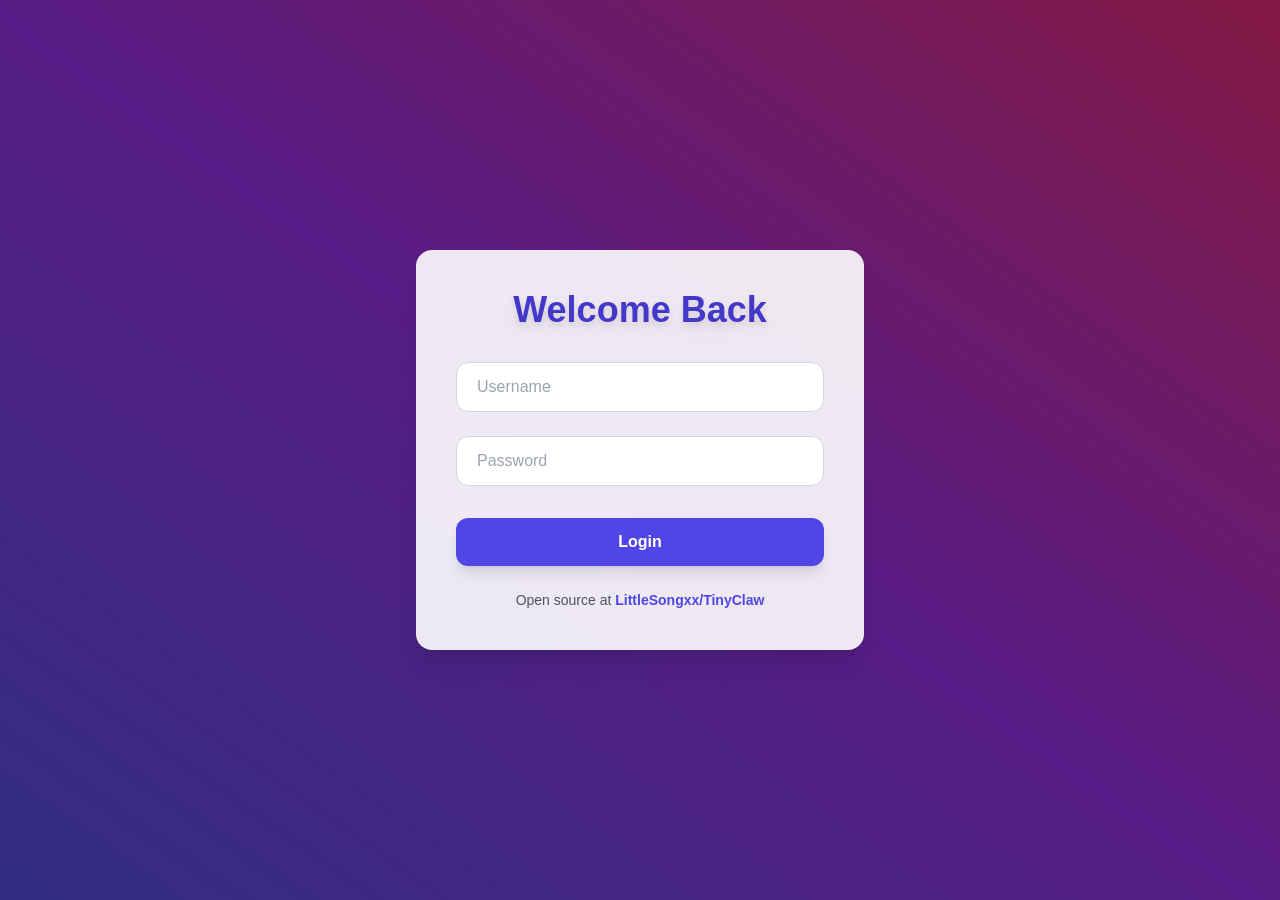
==== admin/adminui/index.html @ ad88ef94 "Initial TinyClaw import" ====
<!doctype html>
<html lang="en">
  <head>
    <meta charset="UTF-8" />
    <link rel="icon" type="image/svg+xml" href="./logo.png" />
    <meta name="viewport" content="width=device-width, initial-scale=1.0" />
    <title>TinyClaw</title>
    <script type="module" crossorigin src="./assets/index-CGCSdEG3.js"></script>
    <link rel="stylesheet" crossorigin href="./assets/index-CPVHZgpi.css">
  </head>
  <body>
    <div id="root"></div>
  </body>
</html>
---- admin/adminui/assets/index-CPVHZgpi.css ----
*,:before,:after{--tw-border-spacing-x: 0;--tw-border-spacing-y: 0;--tw-translate-x: 0;--tw-translate-y: 0;--tw-rotate: 0;--tw-skew-x: 0;--tw-skew-y: 0;--tw-scale-x: 1;--tw-scale-y: 1;--tw-pan-x: ;--tw-pan-y: ;--tw-pinch-zoom: ;--tw-scroll-snap-strictness: proximity;--tw-gradient-from-position: ;--tw-gradient-via-position: ;--tw-gradient-to-position: ;--tw-ordinal: ;--tw-slashed-zero: ;--tw-numeric-figure: ;--tw-numeric-spacing: ;--tw-numeric-fraction: ;--tw-ring-inset: ;--tw-ring-offset-width: 0px;--tw-ring-offset-color: #fff;--tw-ring-color: rgb(59 130 246 / .5);--tw-ring-offset-shadow: 0 0 #0000;--tw-ring-shadow: 0 0 #0000;--tw-shadow: 0 0 #0000;--tw-shadow-colored: 0 0 #0000;--tw-blur: ;--tw-brightness: ;--tw-contrast: ;--tw-grayscale: ;--tw-hue-rotate: ;--tw-invert: ;--tw-saturate: ;--tw-sepia: ;--tw-drop-shadow: ;--tw-backdrop-blur: ;--tw-backdrop-brightness: ;--tw-backdrop-contrast: ;--tw-backdrop-grayscale: ;--tw-backdrop-hue-rotate: ;--tw-backdrop-invert: ;--tw-backdrop-opacity: ;--tw-backdrop-saturate: ;--tw-backdrop-sepia: ;--tw-contain-size: ;--tw-contain-layout: ;--tw-contain-paint: ;--tw-contain-style: }::backdrop{--tw-border-spacing-x: 0;--tw-border-spacing-y: 0;--tw-translate-x: 0;--tw-translate-y: 0;--tw-rotate: 0;--tw-skew-x: 0;--tw-skew-y: 0;--tw-scale-x: 1;--tw-scale-y: 1;--tw-pan-x: ;--tw-pan-y: ;--tw-pinch-zoom: ;--tw-scroll-snap-strictness: proximity;--tw-gradient-from-position: ;--tw-gradient-via-position: ;--tw-gradient-to-position: ;--tw-ordinal: ;--tw-slashed-zero: ;--tw-numeric-figure: ;--tw-numeric-spacing: ;--tw-numeric-fraction: ;--tw-ring-inset: ;--tw-ring-offset-width: 0px;--tw-ring-offset-color: #fff;--tw-ring-color: rgb(59 130 246 / .5);--tw-ring-offset-shadow: 0 0 #0000;--tw-ring-shadow: 0 0 #0000;--tw-shadow: 0 0 #0000;--tw-shadow-colored: 0 0 #0000;--tw-blur: ;--tw-brightness: ;--tw-contrast: ;--tw-grayscale: ;--tw-hue-rotate: ;--tw-invert: ;--tw-saturate: ;--tw-sepia: ;--tw-drop-shadow: ;--tw-backdrop-blur: ;--tw-backdrop-brightness: ;--tw-backdrop-contrast: ;--tw-backdrop-grayscale: ;--tw-backdrop-hue-rotate: ;--tw-backdrop-invert: ;--tw-backdrop-opacity: ;--tw-backdrop-saturate: ;--tw-backdrop-sepia: ;--tw-contain-size: ;--tw-contain-layout: ;--tw-contain-paint: ;--tw-contain-style: }*,:before,:after{box-sizing:border-box;border-width:0;border-style:solid;border-color:#e5e7eb}:before,:after{--tw-content: ""}html,:host{line-height:1.5;-webkit-text-size-adjust:100%;-moz-tab-size:4;-o-tab-size:4;tab-size:4;font-family:ui-sans-serif,system-ui,sans-serif,"Apple Color Emoji","Segoe UI Emoji",Segoe UI Symbol,"Noto Color Emoji";font-feature-settings:normal;font-variation-settings:normal;-webkit-tap-highlight-color:transparent}body{margin:0;line-height:inherit}hr{height:0;color:inherit;border-top-width:1px}abbr:where([title]){-webkit-text-decoration:underline dotted;text-decoration:underline dotted}h1,h2,h3,h4,h5,h6{font-size:inherit;font-weight:inherit}a{color:inherit;text-decoration:inherit}b,strong{font-weight:bolder}code,kbd,samp,pre{font-family:ui-monospace,SFMono-Regular,Menlo,Monaco,Consolas,Liberation Mono,Courier New,monospace;font-feature-settings:normal;font-variation-settings:normal;font-size:1em}small{font-size:80%}sub,sup{font-size:75%;line-height:0;position:relative;vertical-align:baseline}sub{bottom:-.25em}sup{top:-.5em}table{text-indent:0;border-color:inherit;border-collapse:collapse}button,input,optgroup,select,textarea{font-family:inherit;font-feature-settings:inherit;font-variation-settings:inherit;font-size:100%;font-weight:inherit;line-height:inherit;letter-spacing:inherit;color:inherit;margin:0;padding:0}button,select{text-transform:none}button,input:where([type=button]),input:where([type=reset]),input:where([type=submit]){-webkit-appearance:button;background-color:transparent;background-image:none}:-moz-focusring{outline:auto}:-moz-ui-invalid{box-shadow:none}progress{vertical-align:baseline}::-webkit-inner-spin-button,::-webkit-outer-spin-button{height:auto}[type=search]{-webkit-appearance:textfield;outline-offset:-2px}::-webkit-search-decoration{-webkit-appearance:none}::-webkit-file-upload-button{-webkit-appearance:button;font:inherit}summary{display:list-item}blockquote,dl,dd,h1,h2,h3,h4,h5,h6,hr,figure,p,pre{margin:0}fieldset{margin:0;padding:0}legend{padding:0}ol,ul,menu{list-style:none;margin:0;padding:0}dialog{padding:0}textarea{resize:vertical}input::-moz-placeholder,textarea::-moz-placeholder{opacity:1;color:#9ca3af}input::placeholder,textarea::placeholder{opacity:1;color:#9ca3af}button,[role=button]{cursor:pointer}:disabled{cursor:default}img,svg,video,canvas,audio,iframe,embed,object{display:block;vertical-align:middle}img,video{max-width:100%;height:auto}[hidden]:where(:not([hidden=until-found])){display:none}.\!container{width:100%!important}.container{width:100%}@media (min-width: 640px){.\!container{max-width:640px!important}.container{max-width:640px}}@media (min-width: 768px){.\!container{max-width:768px!important}.container{max-width:768px}}@media (min-width: 1024px){.\!container{max-width:1024px!important}.container{max-width:1024px}}@media (min-width: 1280px){.\!container{max-width:1280px!important}.container{max-width:1280px}}@media (min-width: 1536px){.\!container{max-width:1536px!important}.container{max-width:1536px}}.pointer-events-none{pointer-events:none}.\!visible{visibility:visible!important}.visible{visibility:visible}.fixed{position:fixed}.absolute{position:absolute}.relative{position:relative}.inset-0{inset:0}.bottom-0{bottom:0}.left-1\/2{left:50%}.left-16{left:4rem}.left-4{left:1rem}.right-0{right:0}.right-4{right:1rem}.z-10{z-index:10}.z-50{z-index:50}.z-\[1000\]{z-index:1000}.z-\[999\]{z-index:999}.mx-4{margin-left:1rem;margin-right:1rem}.mx-auto{margin-left:auto;margin-right:auto}.mb-1{margin-bottom:.25rem}.mb-10{margin-bottom:2.5rem}.mb-2{margin-bottom:.5rem}.mb-3{margin-bottom:.75rem}.mb-4{margin-bottom:1rem}.mb-6{margin-bottom:1.5rem}.mb-8{margin-bottom:2rem}.ml-2{margin-left:.5rem}.ml-auto{margin-left:auto}.mr-2{margin-right:.5rem}.mr-4{margin-right:1rem}.mr-auto{margin-right:auto}.mt-1{margin-top:.25rem}.mt-2{margin-top:.5rem}.mt-6{margin-top:1.5rem}.block{display:block}.flex{display:flex}.table{display:table}.grid{display:grid}.hidden{display:none}.h-24{height:6rem}.h-3{height:.75rem}.h-4{height:1rem}.h-6{height:1.5rem}.h-8{height:2rem}.h-\[70vh\]{height:70vh}.h-full{height:100%}.h-screen{height:100vh}.max-h-0{max-height:0px}.max-h-40{max-height:10rem}.max-h-48{max-height:12rem}.max-h-\[100px\]{max-height:100px}.max-h-\[50px\]{max-height:50px}.max-h-\[70vh\]{max-height:70vh}.max-h-\[80vh\]{max-height:80vh}.min-h-screen{min-height:100vh}.w-20{width:5rem}.w-28{width:7rem}.w-3{width:.75rem}.w-36{width:9rem}.w-4{width:1rem}.w-48{width:12rem}.w-6{width:1.5rem}.w-60{width:15rem}.w-8{width:2rem}.w-full{width:100%}.min-w-\[200px\]{min-width:200px}.min-w-\[240px\]{min-width:240px}.min-w-\[90px\]{min-width:90px}.min-w-full{min-width:100%}.max-w-4xl{max-width:56rem}.max-w-\[100px\]{max-width:100px}.max-w-\[300px\]{max-width:300px}.max-w-\[400px\]{max-width:400px}.max-w-\[50\%\]{max-width:50%}.max-w-\[50px\]{max-width:50px}.max-w-full{max-width:100%}.max-w-md{max-width:28rem}.max-w-none{max-width:none}.max-w-sm{max-width:24rem}.max-w-xl{max-width:36rem}.flex-1{flex:1 1 0%}.-translate-x-1\/2{--tw-translate-x: -50%;transform:translate(var(--tw-translate-x),var(--tw-translate-y)) rotate(var(--tw-rotate)) skew(var(--tw-skew-x)) skewY(var(--tw-skew-y)) scaleX(var(--tw-scale-x)) scaleY(var(--tw-scale-y))}.-translate-y-1\/2{--tw-translate-y: -50%;transform:translate(var(--tw-translate-x),var(--tw-translate-y)) rotate(var(--tw-rotate)) skew(var(--tw-skew-x)) skewY(var(--tw-skew-y)) scaleX(var(--tw-scale-x)) scaleY(var(--tw-scale-y))}.rotate-0{--tw-rotate: 0deg;transform:translate(var(--tw-translate-x),var(--tw-translate-y)) rotate(var(--tw-rotate)) skew(var(--tw-skew-x)) skewY(var(--tw-skew-y)) scaleX(var(--tw-scale-x)) scaleY(var(--tw-scale-y))}.rotate-180{--tw-rotate: 180deg;transform:translate(var(--tw-translate-x),var(--tw-translate-y)) rotate(var(--tw-rotate)) skew(var(--tw-skew-x)) skewY(var(--tw-skew-y)) scaleX(var(--tw-scale-x)) scaleY(var(--tw-scale-y))}.scale-100{--tw-scale-x: 1;--tw-scale-y: 1;transform:translate(var(--tw-translate-x),var(--tw-translate-y)) rotate(var(--tw-rotate)) skew(var(--tw-skew-x)) skewY(var(--tw-skew-y)) scaleX(var(--tw-scale-x)) scaleY(var(--tw-scale-y))}.scale-95{--tw-scale-x: .95;--tw-scale-y: .95;transform:translate(var(--tw-translate-x),var(--tw-translate-y)) rotate(var(--tw-rotate)) skew(var(--tw-skew-x)) skewY(var(--tw-skew-y)) scaleX(var(--tw-scale-x)) scaleY(var(--tw-scale-y))}.transform{transform:translate(var(--tw-translate-x),var(--tw-translate-y)) rotate(var(--tw-rotate)) skew(var(--tw-skew-x)) skewY(var(--tw-skew-y)) scaleX(var(--tw-scale-x)) scaleY(var(--tw-scale-y))}@keyframes pulse{50%{opacity:.5}}.animate-pulse{animation:pulse 2s cubic-bezier(.4,0,.6,1) infinite}@keyframes spin{to{transform:rotate(360deg)}}.animate-spin{animation:spin 1s linear infinite}.cursor-not-allowed{cursor:not-allowed}.cursor-pointer{cursor:pointer}.select-none{-webkit-user-select:none;-moz-user-select:none;user-select:none}.resize-none{resize:none}.grid-cols-1{grid-template-columns:repeat(1,minmax(0,1fr))}.flex-col{flex-direction:column}.flex-wrap{flex-wrap:wrap}.items-start{align-items:flex-start}.items-end{align-items:flex-end}.items-center{align-items:center}.justify-end{justify-content:flex-end}.justify-center{justify-content:center}.justify-between{justify-content:space-between}.gap-2{gap:.5rem}.gap-3{gap:.75rem}.gap-6{gap:1.5rem}.space-x-1>:not([hidden])~:not([hidden]){--tw-space-x-reverse: 0;margin-right:calc(.25rem * var(--tw-space-x-reverse));margin-left:calc(.25rem * calc(1 - var(--tw-space-x-reverse)))}.space-x-2>:not([hidden])~:not([hidden]){--tw-space-x-reverse: 0;margin-right:calc(.5rem * var(--tw-space-x-reverse));margin-left:calc(.5rem * calc(1 - var(--tw-space-x-reverse)))}.space-x-3>:not([hidden])~:not([hidden]){--tw-space-x-reverse: 0;margin-right:calc(.75rem * var(--tw-space-x-reverse));margin-left:calc(.75rem * calc(1 - var(--tw-space-x-reverse)))}.space-x-4>:not([hidden])~:not([hidden]){--tw-space-x-reverse: 0;margin-right:calc(1rem * var(--tw-space-x-reverse));margin-left:calc(1rem * calc(1 - var(--tw-space-x-reverse)))}.space-x-6>:not([hidden])~:not([hidden]){--tw-space-x-reverse: 0;margin-right:calc(1.5rem * var(--tw-space-x-reverse));margin-left:calc(1.5rem * calc(1 - var(--tw-space-x-reverse)))}.space-y-2>:not([hidden])~:not([hidden]){--tw-space-y-reverse: 0;margin-top:calc(.5rem * calc(1 - var(--tw-space-y-reverse)));margin-bottom:calc(.5rem * var(--tw-space-y-reverse))}.space-y-3>:not([hidden])~:not([hidden]){--tw-space-y-reverse: 0;margin-top:calc(.75rem * calc(1 - var(--tw-space-y-reverse)));margin-bottom:calc(.75rem * var(--tw-space-y-reverse))}.space-y-4>:not([hidden])~:not([hidden]){--tw-space-y-reverse: 0;margin-top:calc(1rem * calc(1 - var(--tw-space-y-reverse)));margin-bottom:calc(1rem * var(--tw-space-y-reverse))}.divide-y>:not([hidden])~:not([hidden]){--tw-divide-y-reverse: 0;border-top-width:calc(1px * calc(1 - var(--tw-divide-y-reverse)));border-bottom-width:calc(1px * var(--tw-divide-y-reverse))}.divide-gray-100>:not([hidden])~:not([hidden]){--tw-divide-opacity: 1;border-color:rgb(243 244 246 / var(--tw-divide-opacity, 1))}.divide-gray-200>:not([hidden])~:not([hidden]){--tw-divide-opacity: 1;border-color:rgb(229 231 235 / var(--tw-divide-opacity, 1))}.self-start{align-self:flex-start}.self-end{align-self:flex-end}.overflow-auto{overflow:auto}.overflow-hidden{overflow:hidden}.overflow-x-auto{overflow-x:auto}.overflow-y-auto{overflow-y:auto}.whitespace-pre-line{white-space:pre-line}.whitespace-pre-wrap{white-space:pre-wrap}.break-words{overflow-wrap:break-word}.rounded{border-radius:.25rem}.rounded-2xl{border-radius:1rem}.rounded-full{border-radius:9999px}.rounded-lg{border-radius:.5rem}.rounded-md{border-radius:.375rem}.rounded-xl{border-radius:.75rem}.border{border-width:1px}.border-2{border-width:2px}.border-b{border-bottom-width:1px}.border-b-2{border-bottom-width:2px}.border-t{border-top-width:1px}.border-blue-500{--tw-border-opacity: 1;border-color:rgb(59 130 246 / var(--tw-border-opacity, 1))}.border-blue-600{--tw-border-opacity: 1;border-color:rgb(37 99 235 / var(--tw-border-opacity, 1))}.border-gray-200{--tw-border-opacity: 1;border-color:rgb(229 231 235 / var(--tw-border-opacity, 1))}.border-gray-300{--tw-border-opacity: 1;border-color:rgb(209 213 219 / var(--tw-border-opacity, 1))}.border-gray-400{--tw-border-opacity: 1;border-color:rgb(156 163 175 / var(--tw-border-opacity, 1))}.border-gray-700{--tw-border-opacity: 1;border-color:rgb(55 65 81 / var(--tw-border-opacity, 1))}.border-indigo-500{--tw-border-opacity: 1;border-color:rgb(99 102 241 / var(--tw-border-opacity, 1))}.bg-black{--tw-bg-opacity: 1;background-color:rgb(0 0 0 / var(--tw-bg-opacity, 1))}.bg-black\/30{background-color:#0000004d}.bg-blue-100{--tw-bg-opacity: 1;background-color:rgb(219 234 254 / var(--tw-bg-opacity, 1))}.bg-blue-500{--tw-bg-opacity: 1;background-color:rgb(59 130 246 / var(--tw-bg-opacity, 1))}.bg-blue-600{--tw-bg-opacity: 1;background-color:rgb(37 99 235 / var(--tw-bg-opacity, 1))}.bg-gray-100{--tw-bg-opacity: 1;background-color:rgb(243 244 246 / var(--tw-bg-opacity, 1))}.bg-gray-200{--tw-bg-opacity: 1;background-color:rgb(229 231 235 / var(--tw-bg-opacity, 1))}.bg-gray-300{--tw-bg-opacity: 1;background-color:rgb(209 213 219 / var(--tw-bg-opacity, 1))}.bg-gray-400{--tw-bg-opacity: 1;background-color:rgb(156 163 175 / var(--tw-bg-opacity, 1))}.bg-gray-50{--tw-bg-opacity: 1;background-color:rgb(249 250 251 / var(--tw-bg-opacity, 1))}.bg-gray-900{--tw-bg-opacity: 1;background-color:rgb(17 24 39 / var(--tw-bg-opacity, 1))}.bg-green-500{--tw-bg-opacity: 1;background-color:rgb(34 197 94 / var(--tw-bg-opacity, 1))}.bg-green-600{--tw-bg-opacity: 1;background-color:rgb(22 163 74 / var(--tw-bg-opacity, 1))}.bg-indigo-600{--tw-bg-opacity: 1;background-color:rgb(79 70 229 / var(--tw-bg-opacity, 1))}.bg-red-500{--tw-bg-opacity: 1;background-color:rgb(239 68 68 / var(--tw-bg-opacity, 1))}.bg-red-600{--tw-bg-opacity: 1;background-color:rgb(220 38 38 / var(--tw-bg-opacity, 1))}.bg-white{--tw-bg-opacity: 1;background-color:rgb(255 255 255 / var(--tw-bg-opacity, 1))}.bg-opacity-20{--tw-bg-opacity: .2}.bg-opacity-30{--tw-bg-opacity: .3}.bg-opacity-90{--tw-bg-opacity: .9}.bg-gradient-to-b{background-image:linear-gradient(to bottom,var(--tw-gradient-stops))}.bg-gradient-to-r{background-image:linear-gradient(to right,var(--tw-gradient-stops))}.bg-gradient-to-tr{background-image:linear-gradient(to top right,var(--tw-gradient-stops))}.from-indigo-600{--tw-gradient-from: #4f46e5 var(--tw-gradient-from-position);--tw-gradient-to: rgb(79 70 229 / 0) var(--tw-gradient-to-position);--tw-gradient-stops: var(--tw-gradient-from), var(--tw-gradient-to)}.from-indigo-700{--tw-gradient-from: #4338ca var(--tw-gradient-from-position);--tw-gradient-to: rgb(67 56 202 / 0) var(--tw-gradient-to-position);--tw-gradient-stops: var(--tw-gradient-from), var(--tw-gradient-to)}.from-indigo-900{--tw-gradient-from: #312e81 var(--tw-gradient-from-position);--tw-gradient-to: rgb(49 46 129 / 0) var(--tw-gradient-to-position);--tw-gradient-stops: var(--tw-gradient-from), var(--tw-gradient-to)}.via-indigo-800{--tw-gradient-to: rgb(55 48 163 / 0) var(--tw-gradient-to-position);--tw-gradient-stops: var(--tw-gradient-from), #3730a3 var(--tw-gradient-via-position), var(--tw-gradient-to)}.via-purple-600{--tw-gradient-to: rgb(147 51 234 / 0) var(--tw-gradient-to-position);--tw-gradient-stops: var(--tw-gradient-from), #9333ea var(--tw-gradient-via-position), var(--tw-gradient-to)}.via-purple-900{--tw-gradient-to: rgb(88 28 135 / 0) var(--tw-gradient-to-position);--tw-gradient-stops: var(--tw-gradient-from), #581c87 var(--tw-gradient-via-position), var(--tw-gradient-to)}.to-indigo-900{--tw-gradient-to: #312e81 var(--tw-gradient-to-position)}.to-pink-600{--tw-gradient-to: #db2777 var(--tw-gradient-to-position)}.to-pink-900{--tw-gradient-to: #831843 var(--tw-gradient-to-position)}.p-1{padding:.25rem}.p-10{padding:2.5rem}.p-2{padding:.5rem}.p-4{padding:1rem}.p-5{padding:1.25rem}.p-6{padding:1.5rem}.p-8{padding:2rem}.px-2{padding-left:.5rem;padding-right:.5rem}.px-3{padding-left:.75rem;padding-right:.75rem}.px-4{padding-left:1rem;padding-right:1rem}.px-5{padding-left:1.25rem;padding-right:1.25rem}.px-6{padding-left:1.5rem;padding-right:1.5rem}.py-1{padding-top:.25rem;padding-bottom:.25rem}.py-1\.5{padding-top:.375rem;padding-bottom:.375rem}.py-16{padding-top:4rem;padding-bottom:4rem}.py-2{padding-top:.5rem;padding-bottom:.5rem}.py-3{padding-top:.75rem;padding-bottom:.75rem}.py-4{padding-top:1rem;padding-bottom:1rem}.py-6{padding-top:1.5rem;padding-bottom:1.5rem}.pb-1{padding-bottom:.25rem}.pb-2{padding-bottom:.5rem}.pt-4{padding-top:1rem}.text-left{text-align:left}.text-center{text-align:center}.text-right{text-align:right}.font-mono{font-family:ui-monospace,SFMono-Regular,Menlo,Monaco,Consolas,Liberation Mono,Courier New,monospace}.text-2xl{font-size:1.5rem;line-height:2rem}.text-3xl{font-size:1.875rem;line-height:2.25rem}.text-4xl{font-size:2.25rem;line-height:2.5rem}.text-lg{font-size:1.125rem;line-height:1.75rem}.text-sm{font-size:.875rem;line-height:1.25rem}.text-xl{font-size:1.25rem;line-height:1.75rem}.text-xs{font-size:.75rem;line-height:1rem}.font-bold{font-weight:700}.font-extrabold{font-weight:800}.font-medium{font-weight:500}.font-semibold{font-weight:600}.uppercase{text-transform:uppercase}.leading-none{line-height:1}.tracking-wider{letter-spacing:.05em}.text-blue-600{--tw-text-opacity: 1;color:rgb(37 99 235 / var(--tw-text-opacity, 1))}.text-blue-700{--tw-text-opacity: 1;color:rgb(29 78 216 / var(--tw-text-opacity, 1))}.text-gray-100{--tw-text-opacity: 1;color:rgb(243 244 246 / var(--tw-text-opacity, 1))}.text-gray-400{--tw-text-opacity: 1;color:rgb(156 163 175 / var(--tw-text-opacity, 1))}.text-gray-500{--tw-text-opacity: 1;color:rgb(107 114 128 / var(--tw-text-opacity, 1))}.text-gray-600{--tw-text-opacity: 1;color:rgb(75 85 99 / var(--tw-text-opacity, 1))}.text-gray-700{--tw-text-opacity: 1;color:rgb(55 65 81 / var(--tw-text-opacity, 1))}.text-gray-800{--tw-text-opacity: 1;color:rgb(31 41 55 / var(--tw-text-opacity, 1))}.text-green-400{--tw-text-opacity: 1;color:rgb(74 222 128 / var(--tw-text-opacity, 1))}.text-green-600{--tw-text-opacity: 1;color:rgb(22 163 74 / var(--tw-text-opacity, 1))}.text-green-700{--tw-text-opacity: 1;color:rgb(21 128 61 / var(--tw-text-opacity, 1))}.text-indigo-300{--tw-text-opacity: 1;color:rgb(165 180 252 / var(--tw-text-opacity, 1))}.text-indigo-600{--tw-text-opacity: 1;color:rgb(79 70 229 / var(--tw-text-opacity, 1))}.text-indigo-700{--tw-text-opacity: 1;color:rgb(67 56 202 / var(--tw-text-opacity, 1))}.text-purple-600{--tw-text-opacity: 1;color:rgb(147 51 234 / var(--tw-text-opacity, 1))}.text-red-500{--tw-text-opacity: 1;color:rgb(239 68 68 / var(--tw-text-opacity, 1))}.text-red-600{--tw-text-opacity: 1;color:rgb(220 38 38 / var(--tw-text-opacity, 1))}.text-white{--tw-text-opacity: 1;color:rgb(255 255 255 / var(--tw-text-opacity, 1))}.text-yellow-400{--tw-text-opacity: 1;color:rgb(250 204 21 / var(--tw-text-opacity, 1))}.text-yellow-600{--tw-text-opacity: 1;color:rgb(202 138 4 / var(--tw-text-opacity, 1))}.opacity-0{opacity:0}.opacity-100{opacity:1}.opacity-25{opacity:.25}.opacity-50{opacity:.5}.opacity-75{opacity:.75}.shadow{--tw-shadow: 0 1px 3px 0 rgb(0 0 0 / .1), 0 1px 2px -1px rgb(0 0 0 / .1);--tw-shadow-colored: 0 1px 3px 0 var(--tw-shadow-color), 0 1px 2px -1px var(--tw-shadow-color);box-shadow:var(--tw-ring-offset-shadow, 0 0 #0000),var(--tw-ring-shadow, 0 0 #0000),var(--tw-shadow)}.shadow-lg{--tw-shadow: 0 10px 15px -3px rgb(0 0 0 / .1), 0 4px 6px -4px rgb(0 0 0 / .1);--tw-shadow-colored: 0 10px 15px -3px var(--tw-shadow-color), 0 4px 6px -4px var(--tw-shadow-color);box-shadow:var(--tw-ring-offset-shadow, 0 0 #0000),var(--tw-ring-shadow, 0 0 #0000),var(--tw-shadow)}.shadow-md{--tw-shadow: 0 4px 6px -1px rgb(0 0 0 / .1), 0 2px 4px -2px rgb(0 0 0 / .1);--tw-shadow-colored: 0 4px 6px -1px var(--tw-shadow-color), 0 2px 4px -2px var(--tw-shadow-color);box-shadow:var(--tw-ring-offset-shadow, 0 0 #0000),var(--tw-ring-shadow, 0 0 #0000),var(--tw-shadow)}.shadow-sm{--tw-shadow: 0 1px 2px 0 rgb(0 0 0 / .05);--tw-shadow-colored: 0 1px 2px 0 var(--tw-shadow-color);box-shadow:var(--tw-ring-offset-shadow, 0 0 #0000),var(--tw-ring-shadow, 0 0 #0000),var(--tw-shadow)}.shadow-xl{--tw-shadow: 0 20px 25px -5px rgb(0 0 0 / .1), 0 8px 10px -6px rgb(0 0 0 / .1);--tw-shadow-colored: 0 20px 25px -5px var(--tw-shadow-color), 0 8px 10px -6px var(--tw-shadow-color);box-shadow:var(--tw-ring-offset-shadow, 0 0 #0000),var(--tw-ring-shadow, 0 0 #0000),var(--tw-shadow)}.drop-shadow-lg{--tw-drop-shadow: drop-shadow(0 10px 8px rgb(0 0 0 / .04)) drop-shadow(0 4px 3px rgb(0 0 0 / .1));filter:var(--tw-blur) var(--tw-brightness) var(--tw-contrast) var(--tw-grayscale) var(--tw-hue-rotate) var(--tw-invert) var(--tw-saturate) var(--tw-sepia) var(--tw-drop-shadow)}.drop-shadow-md{--tw-drop-shadow: drop-shadow(0 4px 3px rgb(0 0 0 / .07)) drop-shadow(0 2px 2px rgb(0 0 0 / .06));filter:var(--tw-blur) var(--tw-brightness) var(--tw-contrast) var(--tw-grayscale) var(--tw-hue-rotate) var(--tw-invert) var(--tw-saturate) var(--tw-sepia) var(--tw-drop-shadow)}.filter{filter:var(--tw-blur) var(--tw-brightness) var(--tw-contrast) var(--tw-grayscale) var(--tw-hue-rotate) var(--tw-invert) var(--tw-saturate) var(--tw-sepia) var(--tw-drop-shadow)}.backdrop-blur-md{--tw-backdrop-blur: blur(12px);-webkit-backdrop-filter:var(--tw-backdrop-blur) var(--tw-backdrop-brightness) var(--tw-backdrop-contrast) var(--tw-backdrop-grayscale) var(--tw-backdrop-hue-rotate) var(--tw-backdrop-invert) var(--tw-backdrop-opacity) var(--tw-backdrop-saturate) var(--tw-backdrop-sepia);backdrop-filter:var(--tw-backdrop-blur) var(--tw-backdrop-brightness) var(--tw-backdrop-contrast) var(--tw-backdrop-grayscale) var(--tw-backdrop-hue-rotate) var(--tw-backdrop-invert) var(--tw-backdrop-opacity) var(--tw-backdrop-saturate) var(--tw-backdrop-sepia)}.transition{transition-property:color,background-color,border-color,text-decoration-color,fill,stroke,opacity,box-shadow,transform,filter,-webkit-backdrop-filter;transition-property:color,background-color,border-color,text-decoration-color,fill,stroke,opacity,box-shadow,transform,filter,backdrop-filter;transition-property:color,background-color,border-color,text-decoration-color,fill,stroke,opacity,box-shadow,transform,filter,backdrop-filter,-webkit-backdrop-filter;transition-timing-function:cubic-bezier(.4,0,.2,1);transition-duration:.15s}.transition-all{transition-property:all;transition-timing-function:cubic-bezier(.4,0,.2,1);transition-duration:.15s}.transition-colors{transition-property:color,background-color,border-color,text-decoration-color,fill,stroke;transition-timing-function:cubic-bezier(.4,0,.2,1);transition-duration:.15s}.transition-transform{transition-property:transform;transition-timing-function:cubic-bezier(.4,0,.2,1);transition-duration:.15s}.duration-150{transition-duration:.15s}.duration-200{transition-duration:.2s}.duration-300{transition-duration:.3s}.ease-in-out{transition-timing-function:cubic-bezier(.4,0,.2,1)}.\[animation-delay\:-0\.15s\]{animation-delay:-.15s}.\[animation-delay\:-0\.3s\]{animation-delay:-.3s}body{margin:0;font-family:-apple-system,BlinkMacSystemFont,Segoe UI,Roboto,Oxygen,Ubuntu,Cantarell,Fira Sans,Droid Sans,Helvetica Neue,sans-serif;-webkit-font-smoothing:antialiased;-moz-osx-font-smoothing:grayscale}.hover\:bg-blue-100:hover{--tw-bg-opacity: 1;background-color:rgb(219 234 254 / var(--tw-bg-opacity, 1))}.hover\:bg-blue-600:hover{--tw-bg-opacity: 1;background-color:rgb(37 99 235 / var(--tw-bg-opacity, 1))}.hover\:bg-blue-700:hover{--tw-bg-opacity: 1;background-color:rgb(29 78 216 / var(--tw-bg-opacity, 1))}.hover\:bg-gray-300:hover{--tw-bg-opacity: 1;background-color:rgb(209 213 219 / var(--tw-bg-opacity, 1))}.hover\:bg-gray-400:hover{--tw-bg-opacity: 1;background-color:rgb(156 163 175 / var(--tw-bg-opacity, 1))}.hover\:bg-gray-50:hover{--tw-bg-opacity: 1;background-color:rgb(249 250 251 / var(--tw-bg-opacity, 1))}.hover\:bg-green-700:hover{--tw-bg-opacity: 1;background-color:rgb(21 128 61 / var(--tw-bg-opacity, 1))}.hover\:bg-indigo-100:hover{--tw-bg-opacity: 1;background-color:rgb(224 231 255 / var(--tw-bg-opacity, 1))}.hover\:bg-indigo-600:hover{--tw-bg-opacity: 1;background-color:rgb(79 70 229 / var(--tw-bg-opacity, 1))}.hover\:bg-indigo-700:hover{--tw-bg-opacity: 1;background-color:rgb(67 56 202 / var(--tw-bg-opacity, 1))}.hover\:bg-red-700:hover{--tw-bg-opacity: 1;background-color:rgb(185 28 28 / var(--tw-bg-opacity, 1))}.hover\:bg-white:hover{--tw-bg-opacity: 1;background-color:rgb(255 255 255 / var(--tw-bg-opacity, 1))}.hover\:bg-opacity-100:hover{--tw-bg-opacity: 1}.hover\:bg-opacity-30:hover{--tw-bg-opacity: .3}.hover\:text-gray-600:hover{--tw-text-opacity: 1;color:rgb(75 85 99 / var(--tw-text-opacity, 1))}.hover\:text-gray-700:hover{--tw-text-opacity: 1;color:rgb(55 65 81 / var(--tw-text-opacity, 1))}.hover\:text-gray-800:hover{--tw-text-opacity: 1;color:rgb(31 41 55 / var(--tw-text-opacity, 1))}.hover\:text-white:hover{--tw-text-opacity: 1;color:rgb(255 255 255 / var(--tw-text-opacity, 1))}.hover\:underline:hover{text-decoration-line:underline}.focus\:scale-105:focus{--tw-scale-x: 1.05;--tw-scale-y: 1.05;transform:translate(var(--tw-translate-x),var(--tw-translate-y)) rotate(var(--tw-rotate)) skew(var(--tw-skew-x)) skewY(var(--tw-skew-y)) scaleX(var(--tw-scale-x)) scaleY(var(--tw-scale-y))}.focus\:border-blue-400:focus{--tw-border-opacity: 1;border-color:rgb(96 165 250 / var(--tw-border-opacity, 1))}.focus\:border-transparent:focus{border-color:transparent}.focus\:shadow-lg:focus{--tw-shadow: 0 10px 15px -3px rgb(0 0 0 / .1), 0 4px 6px -4px rgb(0 0 0 / .1);--tw-shadow-colored: 0 10px 15px -3px var(--tw-shadow-color), 0 4px 6px -4px var(--tw-shadow-color);box-shadow:var(--tw-ring-offset-shadow, 0 0 #0000),var(--tw-ring-shadow, 0 0 #0000),var(--tw-shadow)}.focus\:outline-none:focus{outline:2px solid transparent;outline-offset:2px}.focus\:ring:focus{--tw-ring-offset-shadow: var(--tw-ring-inset) 0 0 0 var(--tw-ring-offset-width) var(--tw-ring-offset-color);--tw-ring-shadow: var(--tw-ring-inset) 0 0 0 calc(3px + var(--tw-ring-offset-width)) var(--tw-ring-color);box-shadow:var(--tw-ring-offset-shadow),var(--tw-ring-shadow),var(--tw-shadow, 0 0 #0000)}.focus\:ring-2:focus{--tw-ring-offset-shadow: var(--tw-ring-inset) 0 0 0 var(--tw-ring-offset-width) var(--tw-ring-offset-color);--tw-ring-shadow: var(--tw-ring-inset) 0 0 0 calc(2px + var(--tw-ring-offset-width)) var(--tw-ring-color);box-shadow:var(--tw-ring-offset-shadow),var(--tw-ring-shadow),var(--tw-shadow, 0 0 #0000)}.focus\:ring-4:focus{--tw-ring-offset-shadow: var(--tw-ring-inset) 0 0 0 var(--tw-ring-offset-width) var(--tw-ring-offset-color);--tw-ring-shadow: var(--tw-ring-inset) 0 0 0 calc(4px + var(--tw-ring-offset-width)) var(--tw-ring-color);box-shadow:var(--tw-ring-offset-shadow),var(--tw-ring-shadow),var(--tw-shadow, 0 0 #0000)}.focus\:ring-blue-400:focus{--tw-ring-opacity: 1;--tw-ring-color: rgb(96 165 250 / var(--tw-ring-opacity, 1))}.focus\:ring-indigo-300:focus{--tw-ring-opacity: 1;--tw-ring-color: rgb(165 180 252 / var(--tw-ring-opacity, 1))}.focus\:ring-indigo-400:focus{--tw-ring-opacity: 1;--tw-ring-color: rgb(129 140 248 / var(--tw-ring-opacity, 1))}.active\:scale-95:active{--tw-scale-x: .95;--tw-scale-y: .95;transform:translate(var(--tw-translate-x),var(--tw-translate-y)) rotate(var(--tw-rotate)) skew(var(--tw-skew-x)) skewY(var(--tw-skew-y)) scaleX(var(--tw-scale-x)) scaleY(var(--tw-scale-y))}.active\:bg-opacity-80:active{--tw-bg-opacity: .8}.disabled\:opacity-50:disabled{opacity:.5}@media (min-width: 640px){.sm\:w-64{width:16rem}}@media (min-width: 768px){.md\:grid-cols-2{grid-template-columns:repeat(2,minmax(0,1fr))}}
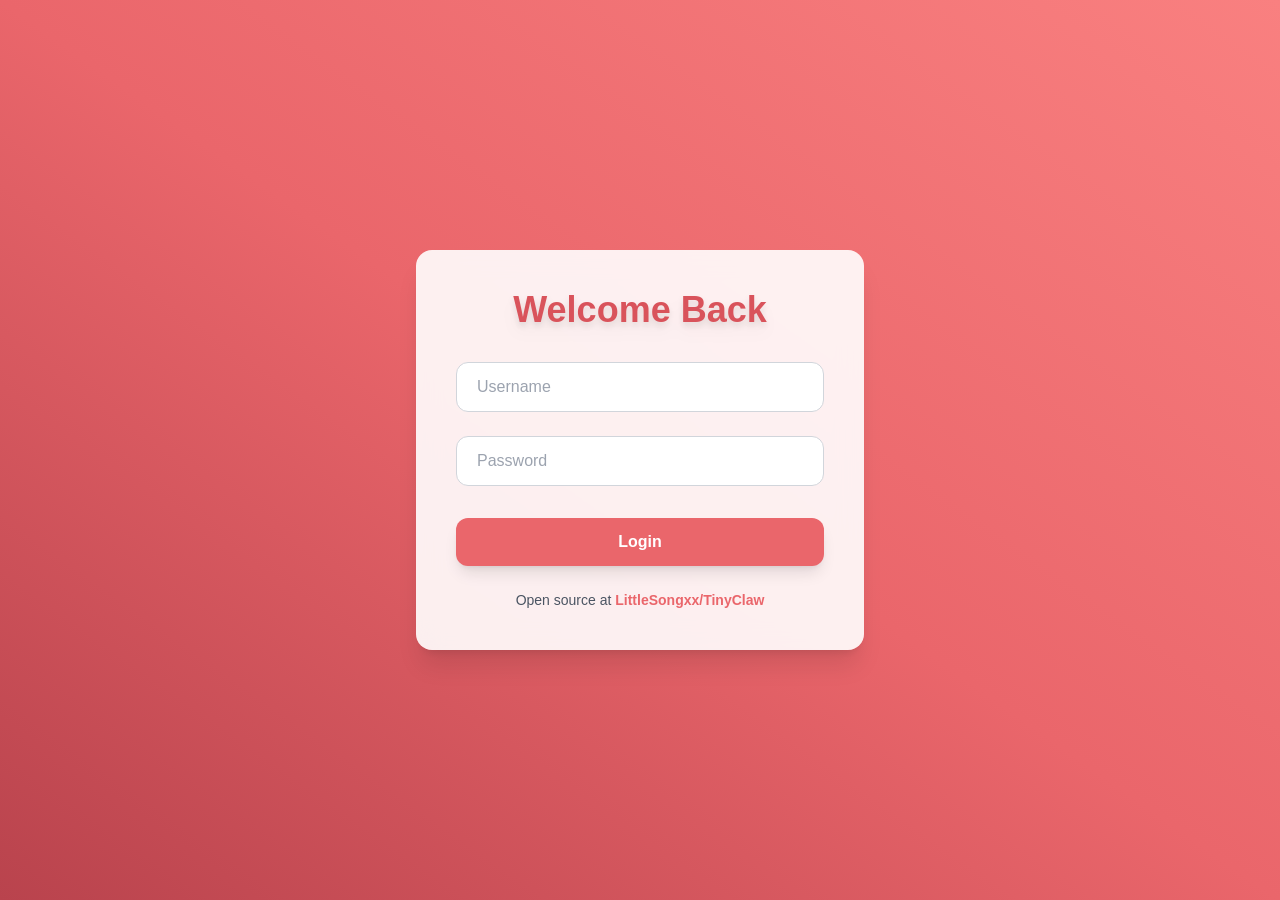
==== commit 36d7b362: "chore: sync current TinyClaw workspace changes" ====
--- a/admin/adminui/index.html
+++ b/admin/adminui/index.html
@@ -5,8 +5,8 @@
     <link rel="icon" type="image/svg+xml" href="./logo.png" />
     <meta name="viewport" content="width=device-width, initial-scale=1.0" />
     <title>TinyClaw</title>
-    <script type="module" crossorigin src="./assets/index-CGCSdEG3.js"></script>
-    <link rel="stylesheet" crossorigin href="./assets/index-CPVHZgpi.css">
+    <script type="module" crossorigin src="./assets/index-ZEuR7sSL.js"></script>
+    <link rel="stylesheet" crossorigin href="./assets/index-B9JPqwXJ.css">
   </head>
   <body>
     <div id="root"></div>
--- a/admin/adminui/assets/index-B9JPqwXJ.css
+++ b/admin/adminui/assets/index-B9JPqwXJ.css
@@ -0,0 +1 @@
+*,:before,:after{--tw-border-spacing-x: 0;--tw-border-spacing-y: 0;--tw-translate-x: 0;--tw-translate-y: 0;--tw-rotate: 0;--tw-skew-x: 0;--tw-skew-y: 0;--tw-scale-x: 1;--tw-scale-y: 1;--tw-pan-x: ;--tw-pan-y: ;--tw-pinch-zoom: ;--tw-scroll-snap-strictness: proximity;--tw-gradient-from-position: ;--tw-gradient-via-position: ;--tw-gradient-to-position: ;--tw-ordinal: ;--tw-slashed-zero: ;--tw-numeric-figure: ;--tw-numeric-spacing: ;--tw-numeric-fraction: ;--tw-ring-inset: ;--tw-ring-offset-width: 0px;--tw-ring-offset-color: #fff;--tw-ring-color: rgb(59 130 246 / .5);--tw-ring-offset-shadow: 0 0 #0000;--tw-ring-shadow: 0 0 #0000;--tw-shadow: 0 0 #0000;--tw-shadow-colored: 0 0 #0000;--tw-blur: ;--tw-brightness: ;--tw-contrast: ;--tw-grayscale: ;--tw-hue-rotate: ;--tw-invert: ;--tw-saturate: ;--tw-sepia: ;--tw-drop-shadow: ;--tw-backdrop-blur: ;--tw-backdrop-brightness: ;--tw-backdrop-contrast: ;--tw-backdrop-grayscale: ;--tw-backdrop-hue-rotate: ;--tw-backdrop-invert: ;--tw-backdrop-opacity: ;--tw-backdrop-saturate: ;--tw-backdrop-sepia: ;--tw-contain-size: ;--tw-contain-layout: ;--tw-contain-paint: ;--tw-contain-style: }::backdrop{--tw-border-spacing-x: 0;--tw-border-spacing-y: 0;--tw-translate-x: 0;--tw-translate-y: 0;--tw-rotate: 0;--tw-skew-x: 0;--tw-skew-y: 0;--tw-scale-x: 1;--tw-scale-y: 1;--tw-pan-x: ;--tw-pan-y: ;--tw-pinch-zoom: ;--tw-scroll-snap-strictness: proximity;--tw-gradient-from-position: ;--tw-gradient-via-position: ;--tw-gradient-to-position: ;--tw-ordinal: ;--tw-slashed-zero: ;--tw-numeric-figure: ;--tw-numeric-spacing: ;--tw-numeric-fraction: ;--tw-ring-inset: ;--tw-ring-offset-width: 0px;--tw-ring-offset-color: #fff;--tw-ring-color: rgb(59 130 246 / .5);--tw-ring-offset-shadow: 0 0 #0000;--tw-ring-shadow: 0 0 #0000;--tw-shadow: 0 0 #0000;--tw-shadow-colored: 0 0 #0000;--tw-blur: ;--tw-brightness: ;--tw-contrast: ;--tw-grayscale: ;--tw-hue-rotate: ;--tw-invert: ;--tw-saturate: ;--tw-sepia: ;--tw-drop-shadow: ;--tw-backdrop-blur: ;--tw-backdrop-brightness: ;--tw-backdrop-contrast: ;--tw-backdrop-grayscale: ;--tw-backdrop-hue-rotate: ;--tw-backdrop-invert: ;--tw-backdrop-opacity: ;--tw-backdrop-saturate: ;--tw-backdrop-sepia: ;--tw-contain-size: ;--tw-contain-layout: ;--tw-contain-paint: ;--tw-contain-style: }*,:before,:after{box-sizing:border-box;border-width:0;border-style:solid;border-color:#e5e7eb}:before,:after{--tw-content: ""}html,:host{line-height:1.5;-webkit-text-size-adjust:100%;-moz-tab-size:4;-o-tab-size:4;tab-size:4;font-family:ui-sans-serif,system-ui,sans-serif,"Apple Color Emoji","Segoe UI Emoji",Segoe UI Symbol,"Noto Color Emoji";font-feature-settings:normal;font-variation-settings:normal;-webkit-tap-highlight-color:transparent}body{margin:0;line-height:inherit}hr{height:0;color:inherit;border-top-width:1px}abbr:where([title]){-webkit-text-decoration:underline dotted;text-decoration:underline dotted}h1,h2,h3,h4,h5,h6{font-size:inherit;font-weight:inherit}a{color:inherit;text-decoration:inherit}b,strong{font-weight:bolder}code,kbd,samp,pre{font-family:ui-monospace,SFMono-Regular,Menlo,Monaco,Consolas,Liberation Mono,Courier New,monospace;font-feature-settings:normal;font-variation-settings:normal;font-size:1em}small{font-size:80%}sub,sup{font-size:75%;line-height:0;position:relative;vertical-align:baseline}sub{bottom:-.25em}sup{top:-.5em}table{text-indent:0;border-color:inherit;border-collapse:collapse}button,input,optgroup,select,textarea{font-family:inherit;font-feature-settings:inherit;font-variation-settings:inherit;font-size:100%;font-weight:inherit;line-height:inherit;letter-spacing:inherit;color:inherit;margin:0;padding:0}button,select{text-transform:none}button,input:where([type=button]),input:where([type=reset]),input:where([type=submit]){-webkit-appearance:button;background-color:transparent;background-image:none}:-moz-focusring{outline:auto}:-moz-ui-invalid{box-shadow:none}progress{vertical-align:baseline}::-webkit-inner-spin-button,::-webkit-outer-spin-button{height:auto}[type=search]{-webkit-appearance:textfield;outline-offset:-2px}::-webkit-search-decoration{-webkit-appearance:none}::-webkit-file-upload-button{-webkit-appearance:button;font:inherit}summary{display:list-item}blockquote,dl,dd,h1,h2,h3,h4,h5,h6,hr,figure,p,pre{margin:0}fieldset{margin:0;padding:0}legend{padding:0}ol,ul,menu{list-style:none;margin:0;padding:0}dialog{padding:0}textarea{resize:vertical}input::-moz-placeholder,textarea::-moz-placeholder{opacity:1;color:#9ca3af}input::placeholder,textarea::placeholder{opacity:1;color:#9ca3af}button,[role=button]{cursor:pointer}:disabled{cursor:default}img,svg,video,canvas,audio,iframe,embed,object{display:block;vertical-align:middle}img,video{max-width:100%;height:auto}[hidden]:where(:not([hidden=until-found])){display:none}.\!container{width:100%!important}.container{width:100%}@media (min-width: 640px){.\!container{max-width:640px!important}.container{max-width:640px}}@media (min-width: 768px){.\!container{max-width:768px!important}.container{max-width:768px}}@media (min-width: 1024px){.\!container{max-width:1024px!important}.container{max-width:1024px}}@media (min-width: 1280px){.\!container{max-width:1280px!important}.container{max-width:1280px}}@media (min-width: 1536px){.\!container{max-width:1536px!important}.container{max-width:1536px}}.pointer-events-none{pointer-events:none}.\!visible{visibility:visible!important}.visible{visibility:visible}.fixed{position:fixed}.absolute{position:absolute}.relative{position:relative}.inset-0{inset:0}.bottom-0{bottom:0}.left-1\/2{left:50%}.left-16{left:4rem}.left-4{left:1rem}.right-0{right:0}.right-4{right:1rem}.z-10{z-index:10}.z-50{z-index:50}.z-\[1000\]{z-index:1000}.z-\[999\]{z-index:999}.mx-4{margin-left:1rem;margin-right:1rem}.mx-auto{margin-left:auto;margin-right:auto}.mb-1{margin-bottom:.25rem}.mb-10{margin-bottom:2.5rem}.mb-2{margin-bottom:.5rem}.mb-3{margin-bottom:.75rem}.mb-4{margin-bottom:1rem}.mb-6{margin-bottom:1.5rem}.mb-8{margin-bottom:2rem}.ml-2{margin-left:.5rem}.ml-auto{margin-left:auto}.mr-2{margin-right:.5rem}.mr-4{margin-right:1rem}.mr-auto{margin-right:auto}.mt-1{margin-top:.25rem}.mt-2{margin-top:.5rem}.mt-3{margin-top:.75rem}.mt-6{margin-top:1.5rem}.block{display:block}.flex{display:flex}.inline-flex{display:inline-flex}.table{display:table}.grid{display:grid}.hidden{display:none}.h-24{height:6rem}.h-3{height:.75rem}.h-4{height:1rem}.h-6{height:1.5rem}.h-8{height:2rem}.h-\[70vh\]{height:70vh}.h-full{height:100%}.h-screen{height:100vh}.max-h-0{max-height:0px}.max-h-40{max-height:10rem}.max-h-48{max-height:12rem}.max-h-64{max-height:16rem}.max-h-\[100px\]{max-height:100px}.max-h-\[50px\]{max-height:50px}.max-h-\[70vh\]{max-height:70vh}.max-h-\[80vh\]{max-height:80vh}.min-h-screen{min-height:100vh}.w-20{width:5rem}.w-28{width:7rem}.w-3{width:.75rem}.w-36{width:9rem}.w-4{width:1rem}.w-48{width:12rem}.w-6{width:1.5rem}.w-60{width:15rem}.w-8{width:2rem}.w-full{width:100%}.min-w-\[200px\]{min-width:200px}.min-w-\[240px\]{min-width:240px}.min-w-\[90px\]{min-width:90px}.min-w-full{min-width:100%}.max-w-4xl{max-width:56rem}.max-w-\[100px\]{max-width:100px}.max-w-\[300px\]{max-width:300px}.max-w-\[400px\]{max-width:400px}.max-w-\[50\%\]{max-width:50%}.max-w-\[50px\]{max-width:50px}.max-w-full{max-width:100%}.max-w-md{max-width:28rem}.max-w-none{max-width:none}.max-w-sm{max-width:24rem}.max-w-xl{max-width:36rem}.flex-1{flex:1 1 0%}.-translate-x-1\/2{--tw-translate-x: -50%;transform:translate(var(--tw-translate-x),var(--tw-translate-y)) rotate(var(--tw-rotate)) skew(var(--tw-skew-x)) skewY(var(--tw-skew-y)) scaleX(var(--tw-scale-x)) scaleY(var(--tw-scale-y))}.-translate-y-1\/2{--tw-translate-y: -50%;transform:translate(var(--tw-translate-x),var(--tw-translate-y)) rotate(var(--tw-rotate)) skew(var(--tw-skew-x)) skewY(var(--tw-skew-y)) scaleX(var(--tw-scale-x)) scaleY(var(--tw-scale-y))}.rotate-0{--tw-rotate: 0deg;transform:translate(var(--tw-translate-x),var(--tw-translate-y)) rotate(var(--tw-rotate)) skew(var(--tw-skew-x)) skewY(var(--tw-skew-y)) scaleX(var(--tw-scale-x)) scaleY(var(--tw-scale-y))}.rotate-180{--tw-rotate: 180deg;transform:translate(var(--tw-translate-x),var(--tw-translate-y)) rotate(var(--tw-rotate)) skew(var(--tw-skew-x)) skewY(var(--tw-skew-y)) scaleX(var(--tw-scale-x)) scaleY(var(--tw-scale-y))}.scale-100{--tw-scale-x: 1;--tw-scale-y: 1;transform:translate(var(--tw-translate-x),var(--tw-translate-y)) rotate(var(--tw-rotate)) skew(var(--tw-skew-x)) skewY(var(--tw-skew-y)) scaleX(var(--tw-scale-x)) scaleY(var(--tw-scale-y))}.scale-95{--tw-scale-x: .95;--tw-scale-y: .95;transform:translate(var(--tw-translate-x),var(--tw-translate-y)) rotate(var(--tw-rotate)) skew(var(--tw-skew-x)) skewY(var(--tw-skew-y)) scaleX(var(--tw-scale-x)) scaleY(var(--tw-scale-y))}.transform{transform:translate(var(--tw-translate-x),var(--tw-translate-y)) rotate(var(--tw-rotate)) skew(var(--tw-skew-x)) skewY(var(--tw-skew-y)) scaleX(var(--tw-scale-x)) scaleY(var(--tw-scale-y))}@keyframes pulse{50%{opacity:.5}}.animate-pulse{animation:pulse 2s cubic-bezier(.4,0,.6,1) infinite}@keyframes spin{to{transform:rotate(360deg)}}.animate-spin{animation:spin 1s linear infinite}.cursor-not-allowed{cursor:not-allowed}.cursor-pointer{cursor:pointer}.select-none{-webkit-user-select:none;-moz-user-select:none;user-select:none}.resize-none{resize:none}.grid-cols-1{grid-template-columns:repeat(1,minmax(0,1fr))}.flex-col{flex-direction:column}.flex-wrap{flex-wrap:wrap}.items-start{align-items:flex-start}.items-end{align-items:flex-end}.items-center{align-items:center}.justify-end{justify-content:flex-end}.justify-center{justify-content:center}.justify-between{justify-content:space-between}.gap-2{gap:.5rem}.gap-3{gap:.75rem}.gap-4{gap:1rem}.gap-6{gap:1.5rem}.space-x-1>:not([hidden])~:not([hidden]){--tw-space-x-reverse: 0;margin-right:calc(.25rem * var(--tw-space-x-reverse));margin-left:calc(.25rem * calc(1 - var(--tw-space-x-reverse)))}.space-x-2>:not([hidden])~:not([hidden]){--tw-space-x-reverse: 0;margin-right:calc(.5rem * var(--tw-space-x-reverse));margin-left:calc(.5rem * calc(1 - var(--tw-space-x-reverse)))}.space-x-3>:not([hidden])~:not([hidden]){--tw-space-x-reverse: 0;margin-right:calc(.75rem * var(--tw-space-x-reverse));margin-left:calc(.75rem * calc(1 - var(--tw-space-x-reverse)))}.space-x-4>:not([hidden])~:not([hidden]){--tw-space-x-reverse: 0;margin-right:calc(1rem * var(--tw-space-x-reverse));margin-left:calc(1rem * calc(1 - var(--tw-space-x-reverse)))}.space-x-6>:not([hidden])~:not([hidden]){--tw-space-x-reverse: 0;margin-right:calc(1.5rem * var(--tw-space-x-reverse));margin-left:calc(1.5rem * calc(1 - var(--tw-space-x-reverse)))}.space-y-2>:not([hidden])~:not([hidden]){--tw-space-y-reverse: 0;margin-top:calc(.5rem * calc(1 - var(--tw-space-y-reverse)));margin-bottom:calc(.5rem * var(--tw-space-y-reverse))}.space-y-3>:not([hidden])~:not([hidden]){--tw-space-y-reverse: 0;margin-top:calc(.75rem * calc(1 - var(--tw-space-y-reverse)));margin-bottom:calc(.75rem * var(--tw-space-y-reverse))}.space-y-4>:not([hidden])~:not([hidden]){--tw-space-y-reverse: 0;margin-top:calc(1rem * calc(1 - var(--tw-space-y-reverse)));margin-bottom:calc(1rem * var(--tw-space-y-reverse))}.divide-y>:not([hidden])~:not([hidden]){--tw-divide-y-reverse: 0;border-top-width:calc(1px * calc(1 - var(--tw-divide-y-reverse)));border-bottom-width:calc(1px * var(--tw-divide-y-reverse))}.divide-gray-100>:not([hidden])~:not([hidden]){--tw-divide-opacity: 1;border-color:rgb(243 244 246 / var(--tw-divide-opacity, 1))}.divide-gray-200>:not([hidden])~:not([hidden]){--tw-divide-opacity: 1;border-color:rgb(229 231 235 / var(--tw-divide-opacity, 1))}.self-start{align-self:flex-start}.self-end{align-self:flex-end}.overflow-auto{overflow:auto}.overflow-hidden{overflow:hidden}.overflow-x-auto{overflow-x:auto}.overflow-y-auto{overflow-y:auto}.whitespace-pre-line{white-space:pre-line}.whitespace-pre-wrap{white-space:pre-wrap}.break-words{overflow-wrap:break-word}.rounded{border-radius:.25rem}.rounded-2xl{border-radius:1rem}.rounded-full{border-radius:9999px}.rounded-lg{border-radius:.5rem}.rounded-md{border-radius:.375rem}.rounded-xl{border-radius:.75rem}.border{border-width:1px}.border-2{border-width:2px}.border-b{border-bottom-width:1px}.border-b-2{border-bottom-width:2px}.border-t{border-top-width:1px}.border-amber-200{--tw-border-opacity: 1;border-color:rgb(253 230 138 / var(--tw-border-opacity, 1))}.border-amber-500{--tw-border-opacity: 1;border-color:rgb(245 158 11 / var(--tw-border-opacity, 1))}.border-claw-100{--tw-border-opacity: 1;border-color:rgb(255 240 240 / var(--tw-border-opacity, 1))}.border-claw-200{--tw-border-opacity: 1;border-color:rgb(255 224 224 / var(--tw-border-opacity, 1))}.border-claw-500{--tw-border-opacity: 1;border-color:rgb(249 128 128 / var(--tw-border-opacity, 1))}.border-claw-600{--tw-border-opacity: 1;border-color:rgb(234 102 107 / var(--tw-border-opacity, 1))}.border-emerald-200{--tw-border-opacity: 1;border-color:rgb(167 243 208 / var(--tw-border-opacity, 1))}.border-emerald-500{--tw-border-opacity: 1;border-color:rgb(16 185 129 / var(--tw-border-opacity, 1))}.border-gray-200{--tw-border-opacity: 1;border-color:rgb(229 231 235 / var(--tw-border-opacity, 1))}.border-gray-300{--tw-border-opacity: 1;border-color:rgb(209 213 219 / var(--tw-border-opacity, 1))}.border-gray-400{--tw-border-opacity: 1;border-color:rgb(156 163 175 / var(--tw-border-opacity, 1))}.border-gray-700{--tw-border-opacity: 1;border-color:rgb(55 65 81 / var(--tw-border-opacity, 1))}.border-rose-200{--tw-border-opacity: 1;border-color:rgb(254 205 211 / var(--tw-border-opacity, 1))}.border-rose-500{--tw-border-opacity: 1;border-color:rgb(244 63 94 / var(--tw-border-opacity, 1))}.border-sky-200{--tw-border-opacity: 1;border-color:rgb(186 230 253 / var(--tw-border-opacity, 1))}.border-sky-500{--tw-border-opacity: 1;border-color:rgb(14 165 233 / var(--tw-border-opacity, 1))}.bg-amber-50{--tw-bg-opacity: 1;background-color:rgb(255 251 235 / var(--tw-bg-opacity, 1))}.bg-amber-500{--tw-bg-opacity: 1;background-color:rgb(245 158 11 / var(--tw-bg-opacity, 1))}.bg-black{--tw-bg-opacity: 1;background-color:rgb(0 0 0 / var(--tw-bg-opacity, 1))}.bg-black\/30{background-color:#0000004d}.bg-claw-100{--tw-bg-opacity: 1;background-color:rgb(255 240 240 / var(--tw-bg-opacity, 1))}.bg-claw-50\/70{background-color:#fff8f8b3}.bg-claw-500{--tw-bg-opacity: 1;background-color:rgb(249 128 128 / var(--tw-bg-opacity, 1))}.bg-claw-600{--tw-bg-opacity: 1;background-color:rgb(234 102 107 / var(--tw-bg-opacity, 1))}.bg-emerald-50{--tw-bg-opacity: 1;background-color:rgb(236 253 245 / var(--tw-bg-opacity, 1))}.bg-emerald-500{--tw-bg-opacity: 1;background-color:rgb(16 185 129 / var(--tw-bg-opacity, 1))}.bg-emerald-600{--tw-bg-opacity: 1;background-color:rgb(5 150 105 / var(--tw-bg-opacity, 1))}.bg-gray-100{--tw-bg-opacity: 1;background-color:rgb(243 244 246 / var(--tw-bg-opacity, 1))}.bg-gray-200{--tw-bg-opacity: 1;background-color:rgb(229 231 235 / var(--tw-bg-opacity, 1))}.bg-gray-300{--tw-bg-opacity: 1;background-color:rgb(209 213 219 / var(--tw-bg-opacity, 1))}.bg-gray-400{--tw-bg-opacity: 1;background-color:rgb(156 163 175 / var(--tw-bg-opacity, 1))}.bg-gray-50{--tw-bg-opacity: 1;background-color:rgb(249 250 251 / var(--tw-bg-opacity, 1))}.bg-gray-900{--tw-bg-opacity: 1;background-color:rgb(17 24 39 / var(--tw-bg-opacity, 1))}.bg-green-500{--tw-bg-opacity: 1;background-color:rgb(34 197 94 / var(--tw-bg-opacity, 1))}.bg-green-600{--tw-bg-opacity: 1;background-color:rgb(22 163 74 / var(--tw-bg-opacity, 1))}.bg-red-50{--tw-bg-opacity: 1;background-color:rgb(254 242 242 / var(--tw-bg-opacity, 1))}.bg-red-500{--tw-bg-opacity: 1;background-color:rgb(239 68 68 / var(--tw-bg-opacity, 1))}.bg-red-600{--tw-bg-opacity: 1;background-color:rgb(220 38 38 / var(--tw-bg-opacity, 1))}.bg-rose-50{--tw-bg-opacity: 1;background-color:rgb(255 241 242 / var(--tw-bg-opacity, 1))}.bg-rose-500{--tw-bg-opacity: 1;background-color:rgb(244 63 94 / var(--tw-bg-opacity, 1))}.bg-sky-50{--tw-bg-opacity: 1;background-color:rgb(240 249 255 / var(--tw-bg-opacity, 1))}.bg-sky-500{--tw-bg-opacity: 1;background-color:rgb(14 165 233 / var(--tw-bg-opacity, 1))}.bg-slate-50{--tw-bg-opacity: 1;background-color:rgb(248 250 252 / var(--tw-bg-opacity, 1))}.bg-slate-700{--tw-bg-opacity: 1;background-color:rgb(51 65 85 / var(--tw-bg-opacity, 1))}.bg-slate-900{--tw-bg-opacity: 1;background-color:rgb(15 23 42 / var(--tw-bg-opacity, 1))}.bg-white{--tw-bg-opacity: 1;background-color:rgb(255 255 255 / var(--tw-bg-opacity, 1))}.bg-opacity-20{--tw-bg-opacity: .2}.bg-opacity-30{--tw-bg-opacity: .3}.bg-opacity-90{--tw-bg-opacity: .9}.bg-gradient-to-b{background-image:linear-gradient(to bottom,var(--tw-gradient-stops))}.bg-gradient-to-r{background-image:linear-gradient(to right,var(--tw-gradient-stops))}.bg-gradient-to-tr{background-image:linear-gradient(to top right,var(--tw-gradient-stops))}.from-claw-700{--tw-gradient-from: #d9535b var(--tw-gradient-from-position);--tw-gradient-to: rgb(217 83 91 / 0) var(--tw-gradient-to-position);--tw-gradient-stops: var(--tw-gradient-from), var(--tw-gradient-to)}.from-claw-800{--tw-gradient-from: #b9434d var(--tw-gradient-from-position);--tw-gradient-to: rgb(185 67 77 / 0) var(--tw-gradient-to-position);--tw-gradient-stops: var(--tw-gradient-from), var(--tw-gradient-to)}.via-claw-600{--tw-gradient-to: rgb(234 102 107 / 0) var(--tw-gradient-to-position);--tw-gradient-stops: var(--tw-gradient-from), #ea666b var(--tw-gradient-via-position), var(--tw-gradient-to)}.via-claw-800{--tw-gradient-to: rgb(185 67 77 / 0) var(--tw-gradient-to-position);--tw-gradient-stops: var(--tw-gradient-from), #b9434d var(--tw-gradient-via-position), var(--tw-gradient-to)}.to-claw-400{--tw-gradient-to: #ffa3a3 var(--tw-gradient-to-position)}.to-claw-500{--tw-gradient-to: #f98080 var(--tw-gradient-to-position)}.to-claw-900{--tw-gradient-to: #91343d var(--tw-gradient-to-position)}.object-cover{-o-object-fit:cover;object-fit:cover}.p-1{padding:.25rem}.p-10{padding:2.5rem}.p-2{padding:.5rem}.p-3{padding:.75rem}.p-4{padding:1rem}.p-5{padding:1.25rem}.p-6{padding:1.5rem}.p-8{padding:2rem}.px-2{padding-left:.5rem;padding-right:.5rem}.px-2\.5{padding-left:.625rem;padding-right:.625rem}.px-3{padding-left:.75rem;padding-right:.75rem}.px-4{padding-left:1rem;padding-right:1rem}.px-5{padding-left:1.25rem;padding-right:1.25rem}.px-6{padding-left:1.5rem;padding-right:1.5rem}.py-1{padding-top:.25rem;padding-bottom:.25rem}.py-1\.5{padding-top:.375rem;padding-bottom:.375rem}.py-16{padding-top:4rem;padding-bottom:4rem}.py-2{padding-top:.5rem;padding-bottom:.5rem}.py-3{padding-top:.75rem;padding-bottom:.75rem}.py-4{padding-top:1rem;padding-bottom:1rem}.py-6{padding-top:1.5rem;padding-bottom:1.5rem}.py-8{padding-top:2rem;padding-bottom:2rem}.pb-1{padding-bottom:.25rem}.pb-2{padding-bottom:.5rem}.pr-2{padding-right:.5rem}.pt-4{padding-top:1rem}.text-left{text-align:left}.text-center{text-align:center}.text-right{text-align:right}.font-mono{font-family:ui-monospace,SFMono-Regular,Menlo,Monaco,Consolas,Liberation Mono,Courier New,monospace}.text-2xl{font-size:1.5rem;line-height:2rem}.text-3xl{font-size:1.875rem;line-height:2.25rem}.text-4xl{font-size:2.25rem;line-height:2.5rem}.text-lg{font-size:1.125rem;line-height:1.75rem}.text-sm{font-size:.875rem;line-height:1.25rem}.text-xl{font-size:1.25rem;line-height:1.75rem}.text-xs{font-size:.75rem;line-height:1rem}.font-bold{font-weight:700}.font-extrabold{font-weight:800}.font-medium{font-weight:500}.font-semibold{font-weight:600}.uppercase{text-transform:uppercase}.leading-none{line-height:1}.tracking-wider{letter-spacing:.05em}.text-amber-700{--tw-text-opacity: 1;color:rgb(180 83 9 / var(--tw-text-opacity, 1))}.text-claw-200{--tw-text-opacity: 1;color:rgb(255 224 224 / var(--tw-text-opacity, 1))}.text-claw-500{--tw-text-opacity: 1;color:rgb(249 128 128 / var(--tw-text-opacity, 1))}.text-claw-600{--tw-text-opacity: 1;color:rgb(234 102 107 / var(--tw-text-opacity, 1))}.text-claw-700{--tw-text-opacity: 1;color:rgb(217 83 91 / var(--tw-text-opacity, 1))}.text-claw-800{--tw-text-opacity: 1;color:rgb(185 67 77 / var(--tw-text-opacity, 1))}.text-claw-900{--tw-text-opacity: 1;color:rgb(145 52 61 / var(--tw-text-opacity, 1))}.text-emerald-600{--tw-text-opacity: 1;color:rgb(5 150 105 / var(--tw-text-opacity, 1))}.text-emerald-700{--tw-text-opacity: 1;color:rgb(4 120 87 / var(--tw-text-opacity, 1))}.text-gray-100{--tw-text-opacity: 1;color:rgb(243 244 246 / var(--tw-text-opacity, 1))}.text-gray-400{--tw-text-opacity: 1;color:rgb(156 163 175 / var(--tw-text-opacity, 1))}.text-gray-500{--tw-text-opacity: 1;color:rgb(107 114 128 / var(--tw-text-opacity, 1))}.text-gray-600{--tw-text-opacity: 1;color:rgb(75 85 99 / var(--tw-text-opacity, 1))}.text-gray-700{--tw-text-opacity: 1;color:rgb(55 65 81 / var(--tw-text-opacity, 1))}.text-gray-800{--tw-text-opacity: 1;color:rgb(31 41 55 / var(--tw-text-opacity, 1))}.text-green-400{--tw-text-opacity: 1;color:rgb(74 222 128 / var(--tw-text-opacity, 1))}.text-green-600{--tw-text-opacity: 1;color:rgb(22 163 74 / var(--tw-text-opacity, 1))}.text-red-500{--tw-text-opacity: 1;color:rgb(239 68 68 / var(--tw-text-opacity, 1))}.text-red-600{--tw-text-opacity: 1;color:rgb(220 38 38 / var(--tw-text-opacity, 1))}.text-red-700{--tw-text-opacity: 1;color:rgb(185 28 28 / var(--tw-text-opacity, 1))}.text-rose-700{--tw-text-opacity: 1;color:rgb(190 18 60 / var(--tw-text-opacity, 1))}.text-sky-700{--tw-text-opacity: 1;color:rgb(3 105 161 / var(--tw-text-opacity, 1))}.text-slate-100{--tw-text-opacity: 1;color:rgb(241 245 249 / var(--tw-text-opacity, 1))}.text-white{--tw-text-opacity: 1;color:rgb(255 255 255 / var(--tw-text-opacity, 1))}.text-yellow-400{--tw-text-opacity: 1;color:rgb(250 204 21 / var(--tw-text-opacity, 1))}.text-yellow-600{--tw-text-opacity: 1;color:rgb(202 138 4 / var(--tw-text-opacity, 1))}.opacity-0{opacity:0}.opacity-100{opacity:1}.opacity-25{opacity:.25}.opacity-50{opacity:.5}.opacity-75{opacity:.75}.shadow{--tw-shadow: 0 1px 3px 0 rgb(0 0 0 / .1), 0 1px 2px -1px rgb(0 0 0 / .1);--tw-shadow-colored: 0 1px 3px 0 var(--tw-shadow-color), 0 1px 2px -1px var(--tw-shadow-color);box-shadow:var(--tw-ring-offset-shadow, 0 0 #0000),var(--tw-ring-shadow, 0 0 #0000),var(--tw-shadow)}.shadow-lg{--tw-shadow: 0 10px 15px -3px rgb(0 0 0 / .1), 0 4px 6px -4px rgb(0 0 0 / .1);--tw-shadow-colored: 0 10px 15px -3px var(--tw-shadow-color), 0 4px 6px -4px var(--tw-shadow-color);box-shadow:var(--tw-ring-offset-shadow, 0 0 #0000),var(--tw-ring-shadow, 0 0 #0000),var(--tw-shadow)}.shadow-md{--tw-shadow: 0 4px 6px -1px rgb(0 0 0 / .1), 0 2px 4px -2px rgb(0 0 0 / .1);--tw-shadow-colored: 0 4px 6px -1px var(--tw-shadow-color), 0 2px 4px -2px var(--tw-shadow-color);box-shadow:var(--tw-ring-offset-shadow, 0 0 #0000),var(--tw-ring-shadow, 0 0 #0000),var(--tw-shadow)}.shadow-sm{--tw-shadow: 0 1px 2px 0 rgb(0 0 0 / .05);--tw-shadow-colored: 0 1px 2px 0 var(--tw-shadow-color);box-shadow:var(--tw-ring-offset-shadow, 0 0 #0000),var(--tw-ring-shadow, 0 0 #0000),var(--tw-shadow)}.shadow-xl{--tw-shadow: 0 20px 25px -5px rgb(0 0 0 / .1), 0 8px 10px -6px rgb(0 0 0 / .1);--tw-shadow-colored: 0 20px 25px -5px var(--tw-shadow-color), 0 8px 10px -6px var(--tw-shadow-color);box-shadow:var(--tw-ring-offset-shadow, 0 0 #0000),var(--tw-ring-shadow, 0 0 #0000),var(--tw-shadow)}.drop-shadow-lg{--tw-drop-shadow: drop-shadow(0 10px 8px rgb(0 0 0 / .04)) drop-shadow(0 4px 3px rgb(0 0 0 / .1));filter:var(--tw-blur) var(--tw-brightness) var(--tw-contrast) var(--tw-grayscale) var(--tw-hue-rotate) var(--tw-invert) var(--tw-saturate) var(--tw-sepia) var(--tw-drop-shadow)}.drop-shadow-md{--tw-drop-shadow: drop-shadow(0 4px 3px rgb(0 0 0 / .07)) drop-shadow(0 2px 2px rgb(0 0 0 / .06));filter:var(--tw-blur) var(--tw-brightness) var(--tw-contrast) var(--tw-grayscale) var(--tw-hue-rotate) var(--tw-invert) var(--tw-saturate) var(--tw-sepia) var(--tw-drop-shadow)}.filter{filter:var(--tw-blur) var(--tw-brightness) var(--tw-contrast) var(--tw-grayscale) var(--tw-hue-rotate) var(--tw-invert) var(--tw-saturate) var(--tw-sepia) var(--tw-drop-shadow)}.backdrop-blur-md{--tw-backdrop-blur: blur(12px);-webkit-backdrop-filter:var(--tw-backdrop-blur) var(--tw-backdrop-brightness) var(--tw-backdrop-contrast) var(--tw-backdrop-grayscale) var(--tw-backdrop-hue-rotate) var(--tw-backdrop-invert) var(--tw-backdrop-opacity) var(--tw-backdrop-saturate) var(--tw-backdrop-sepia);backdrop-filter:var(--tw-backdrop-blur) var(--tw-backdrop-brightness) var(--tw-backdrop-contrast) var(--tw-backdrop-grayscale) var(--tw-backdrop-hue-rotate) var(--tw-backdrop-invert) var(--tw-backdrop-opacity) var(--tw-backdrop-saturate) var(--tw-backdrop-sepia)}.transition{transition-property:color,background-color,border-color,text-decoration-color,fill,stroke,opacity,box-shadow,transform,filter,-webkit-backdrop-filter;transition-property:color,background-color,border-color,text-decoration-color,fill,stroke,opacity,box-shadow,transform,filter,backdrop-filter;transition-property:color,background-color,border-color,text-decoration-color,fill,stroke,opacity,box-shadow,transform,filter,backdrop-filter,-webkit-backdrop-filter;transition-timing-function:cubic-bezier(.4,0,.2,1);transition-duration:.15s}.transition-all{transition-property:all;transition-timing-function:cubic-bezier(.4,0,.2,1);transition-duration:.15s}.transition-colors{transition-property:color,background-color,border-color,text-decoration-color,fill,stroke;transition-timing-function:cubic-bezier(.4,0,.2,1);transition-duration:.15s}.transition-transform{transition-property:transform;transition-timing-function:cubic-bezier(.4,0,.2,1);transition-duration:.15s}.duration-150{transition-duration:.15s}.duration-200{transition-duration:.2s}.duration-300{transition-duration:.3s}.ease-in-out{transition-timing-function:cubic-bezier(.4,0,.2,1)}.\[animation-delay\:-0\.15s\]{animation-delay:-.15s}.\[animation-delay\:-0\.3s\]{animation-delay:-.3s}body{margin:0;font-family:-apple-system,BlinkMacSystemFont,Segoe UI,Roboto,Oxygen,Ubuntu,Cantarell,Fira Sans,Droid Sans,Helvetica Neue,sans-serif;-webkit-font-smoothing:antialiased;-moz-osx-font-smoothing:grayscale;background:radial-gradient(circle at top,rgba(249,128,128,.1),transparent 30%),linear-gradient(180deg,#fffbfb,#fff7f7 52%,snow);color:#2e1518}::-moz-selection{background:#d83a3f;color:#fff}::selection{background:#d83a3f;color:#fff}.hover\:border-amber-300:hover{--tw-border-opacity: 1;border-color:rgb(252 211 77 / var(--tw-border-opacity, 1))}.hover\:border-claw-300:hover{--tw-border-opacity: 1;border-color:rgb(255 199 199 / var(--tw-border-opacity, 1))}.hover\:border-claw-400:hover{--tw-border-opacity: 1;border-color:rgb(255 163 163 / var(--tw-border-opacity, 1))}.hover\:border-emerald-300:hover{--tw-border-opacity: 1;border-color:rgb(110 231 183 / var(--tw-border-opacity, 1))}.hover\:border-rose-300:hover{--tw-border-opacity: 1;border-color:rgb(253 164 175 / var(--tw-border-opacity, 1))}.hover\:border-sky-300:hover{--tw-border-opacity: 1;border-color:rgb(125 211 252 / var(--tw-border-opacity, 1))}.hover\:bg-amber-100:hover{--tw-bg-opacity: 1;background-color:rgb(254 243 199 / var(--tw-bg-opacity, 1))}.hover\:bg-claw-100:hover{--tw-bg-opacity: 1;background-color:rgb(255 240 240 / var(--tw-bg-opacity, 1))}.hover\:bg-claw-50:hover{--tw-bg-opacity: 1;background-color:rgb(255 248 248 / var(--tw-bg-opacity, 1))}.hover\:bg-claw-600:hover{--tw-bg-opacity: 1;background-color:rgb(234 102 107 / var(--tw-bg-opacity, 1))}.hover\:bg-claw-700:hover{--tw-bg-opacity: 1;background-color:rgb(217 83 91 / var(--tw-bg-opacity, 1))}.hover\:bg-emerald-100:hover{--tw-bg-opacity: 1;background-color:rgb(209 250 229 / var(--tw-bg-opacity, 1))}.hover\:bg-emerald-700:hover{--tw-bg-opacity: 1;background-color:rgb(4 120 87 / var(--tw-bg-opacity, 1))}.hover\:bg-gray-300:hover{--tw-bg-opacity: 1;background-color:rgb(209 213 219 / var(--tw-bg-opacity, 1))}.hover\:bg-gray-400:hover{--tw-bg-opacity: 1;background-color:rgb(156 163 175 / var(--tw-bg-opacity, 1))}.hover\:bg-gray-50:hover{--tw-bg-opacity: 1;background-color:rgb(249 250 251 / var(--tw-bg-opacity, 1))}.hover\:bg-green-700:hover{--tw-bg-opacity: 1;background-color:rgb(21 128 61 / var(--tw-bg-opacity, 1))}.hover\:bg-red-700:hover{--tw-bg-opacity: 1;background-color:rgb(185 28 28 / var(--tw-bg-opacity, 1))}.hover\:bg-rose-100:hover{--tw-bg-opacity: 1;background-color:rgb(255 228 230 / var(--tw-bg-opacity, 1))}.hover\:bg-sky-100:hover{--tw-bg-opacity: 1;background-color:rgb(224 242 254 / var(--tw-bg-opacity, 1))}.hover\:bg-slate-800:hover{--tw-bg-opacity: 1;background-color:rgb(30 41 59 / var(--tw-bg-opacity, 1))}.hover\:bg-white:hover{--tw-bg-opacity: 1;background-color:rgb(255 255 255 / var(--tw-bg-opacity, 1))}.hover\:bg-opacity-100:hover{--tw-bg-opacity: 1}.hover\:bg-opacity-30:hover{--tw-bg-opacity: .3}.hover\:text-claw-700:hover{--tw-text-opacity: 1;color:rgb(217 83 91 / var(--tw-text-opacity, 1))}.hover\:text-gray-600:hover{--tw-text-opacity: 1;color:rgb(75 85 99 / var(--tw-text-opacity, 1))}.hover\:text-gray-700:hover{--tw-text-opacity: 1;color:rgb(55 65 81 / var(--tw-text-opacity, 1))}.hover\:text-gray-800:hover{--tw-text-opacity: 1;color:rgb(31 41 55 / var(--tw-text-opacity, 1))}.hover\:text-white:hover{--tw-text-opacity: 1;color:rgb(255 255 255 / var(--tw-text-opacity, 1))}.hover\:underline:hover{text-decoration-line:underline}.focus\:scale-105:focus{--tw-scale-x: 1.05;--tw-scale-y: 1.05;transform:translate(var(--tw-translate-x),var(--tw-translate-y)) rotate(var(--tw-rotate)) skew(var(--tw-skew-x)) skewY(var(--tw-skew-y)) scaleX(var(--tw-scale-x)) scaleY(var(--tw-scale-y))}.focus\:border-claw-400:focus{--tw-border-opacity: 1;border-color:rgb(255 163 163 / var(--tw-border-opacity, 1))}.focus\:border-transparent:focus{border-color:transparent}.focus\:shadow-lg:focus{--tw-shadow: 0 10px 15px -3px rgb(0 0 0 / .1), 0 4px 6px -4px rgb(0 0 0 / .1);--tw-shadow-colored: 0 10px 15px -3px var(--tw-shadow-color), 0 4px 6px -4px var(--tw-shadow-color);box-shadow:var(--tw-ring-offset-shadow, 0 0 #0000),var(--tw-ring-shadow, 0 0 #0000),var(--tw-shadow)}.focus\:outline-none:focus{outline:2px solid transparent;outline-offset:2px}.focus\:ring:focus{--tw-ring-offset-shadow: var(--tw-ring-inset) 0 0 0 var(--tw-ring-offset-width) var(--tw-ring-offset-color);--tw-ring-shadow: var(--tw-ring-inset) 0 0 0 calc(3px + var(--tw-ring-offset-width)) var(--tw-ring-color);box-shadow:var(--tw-ring-offset-shadow),var(--tw-ring-shadow),var(--tw-shadow, 0 0 #0000)}.focus\:ring-2:focus{--tw-ring-offset-shadow: var(--tw-ring-inset) 0 0 0 var(--tw-ring-offset-width) var(--tw-ring-offset-color);--tw-ring-shadow: var(--tw-ring-inset) 0 0 0 calc(2px + var(--tw-ring-offset-width)) var(--tw-ring-color);box-shadow:var(--tw-ring-offset-shadow),var(--tw-ring-shadow),var(--tw-shadow, 0 0 #0000)}.focus\:ring-4:focus{--tw-ring-offset-shadow: var(--tw-ring-inset) 0 0 0 var(--tw-ring-offset-width) var(--tw-ring-offset-color);--tw-ring-shadow: var(--tw-ring-inset) 0 0 0 calc(4px + var(--tw-ring-offset-width)) var(--tw-ring-color);box-shadow:var(--tw-ring-offset-shadow),var(--tw-ring-shadow),var(--tw-shadow, 0 0 #0000)}.focus\:ring-claw-300:focus{--tw-ring-opacity: 1;--tw-ring-color: rgb(255 199 199 / var(--tw-ring-opacity, 1))}.active\:scale-95:active{--tw-scale-x: .95;--tw-scale-y: .95;transform:translate(var(--tw-translate-x),var(--tw-translate-y)) rotate(var(--tw-rotate)) skew(var(--tw-skew-x)) skewY(var(--tw-skew-y)) scaleX(var(--tw-scale-x)) scaleY(var(--tw-scale-y))}.active\:bg-opacity-80:active{--tw-bg-opacity: .8}.disabled\:opacity-50:disabled{opacity:.5}@media (min-width: 640px){.sm\:w-64{width:16rem}}@media (min-width: 768px){.md\:col-span-3{grid-column:span 3 / span 3}.md\:grid-cols-2{grid-template-columns:repeat(2,minmax(0,1fr))}.md\:grid-cols-3{grid-template-columns:repeat(3,minmax(0,1fr))}.md\:grid-cols-4{grid-template-columns:repeat(4,minmax(0,1fr))}.md\:grid-cols-\[1fr_auto\]{grid-template-columns:1fr auto}}@media (min-width: 1024px){.lg\:grid-cols-\[1\.5fr_1fr\]{grid-template-columns:1.5fr 1fr}}
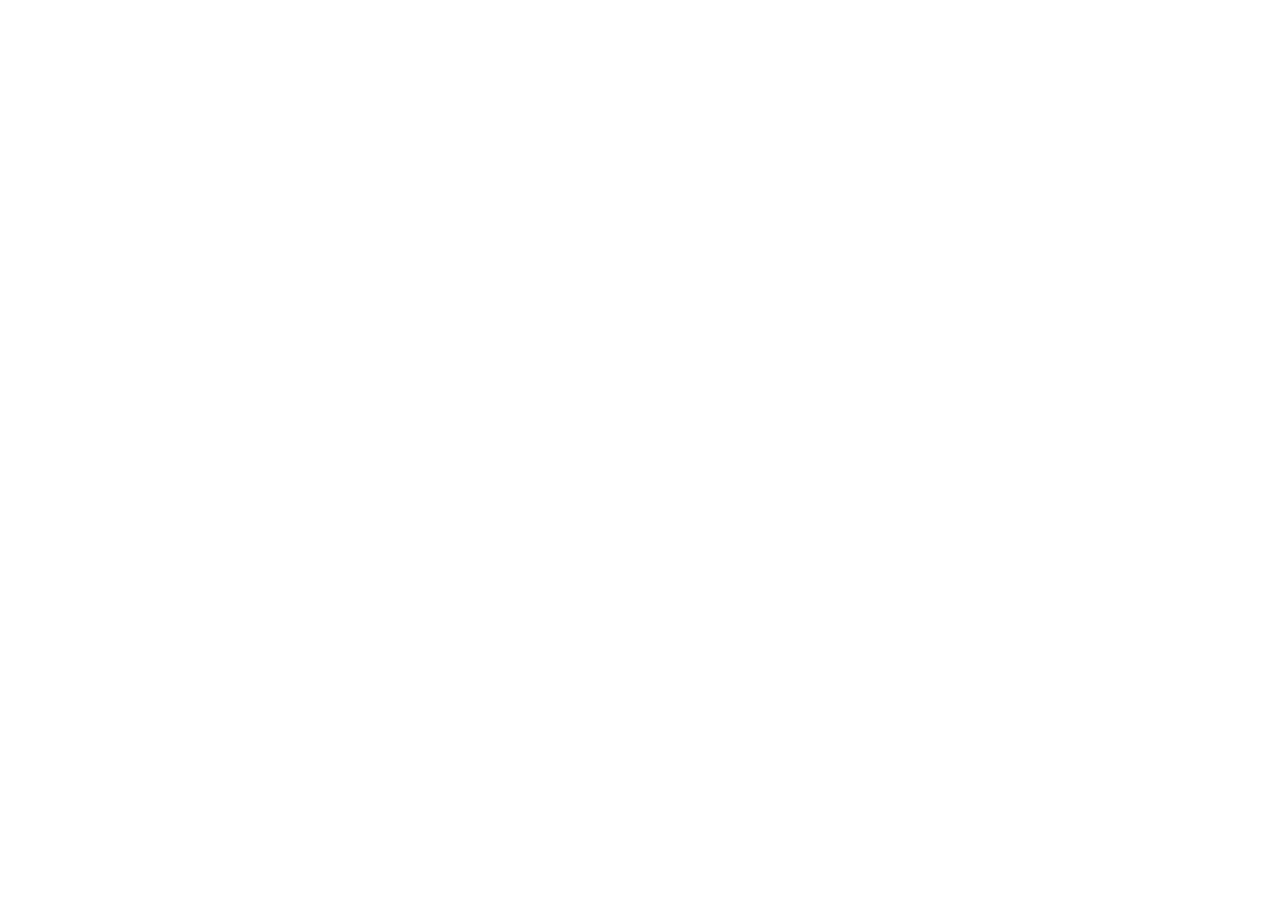
==== commit 7c001955: "feat: add PC node gateway and runtime tooling" ====
--- a/admin/adminui/index.html
+++ b/admin/adminui/index.html
@@ -5,8 +5,8 @@
     <link rel="icon" type="image/svg+xml" href="./logo.png" />
     <meta name="viewport" content="width=device-width, initial-scale=1.0" />
     <title>TinyClaw</title>
-    <script type="module" crossorigin src="./assets/index-ZEuR7sSL.js"></script>
-    <link rel="stylesheet" crossorigin href="./assets/index-B9JPqwXJ.css">
+    <script type="module" crossorigin src="./assets/index-Ra_2A22X.js"></script>
+    <link rel="stylesheet" crossorigin href="./assets/index-BvD4NTgh.css">
   </head>
   <body>
     <div id="root"></div>
